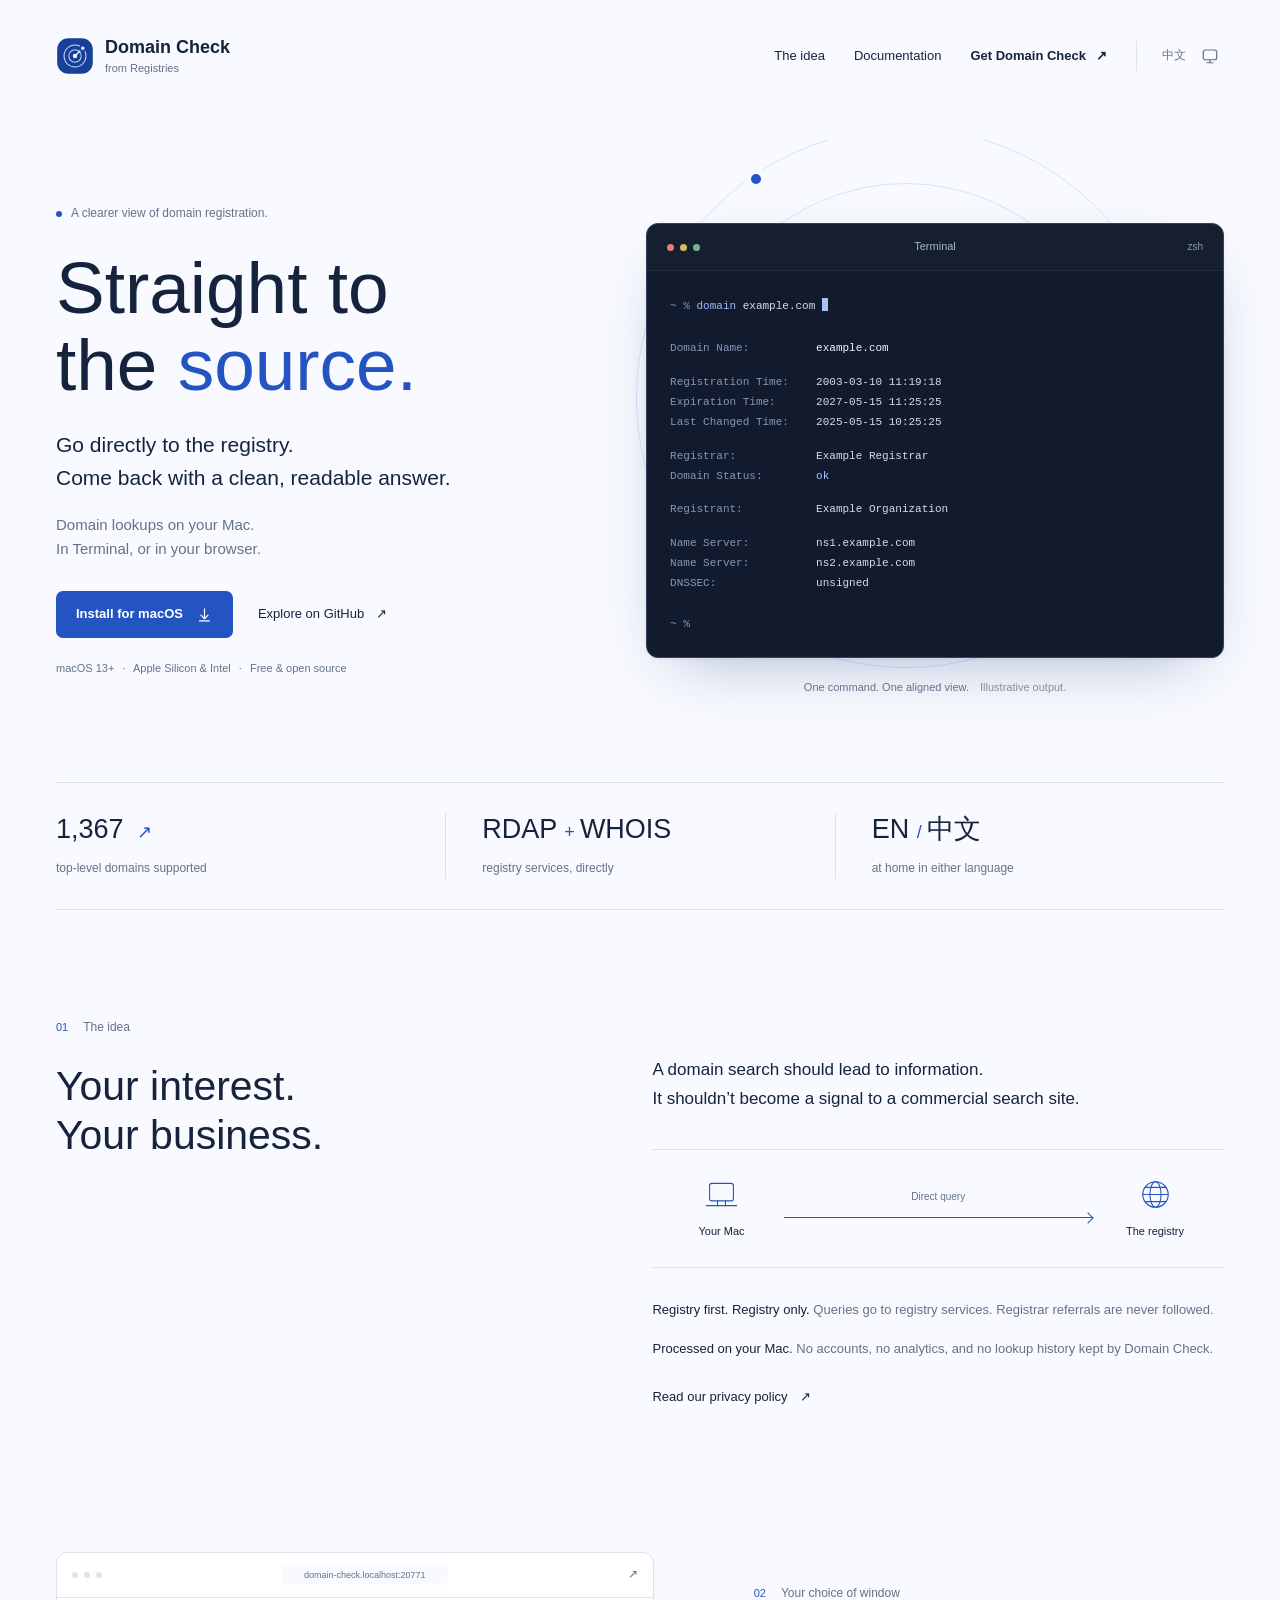
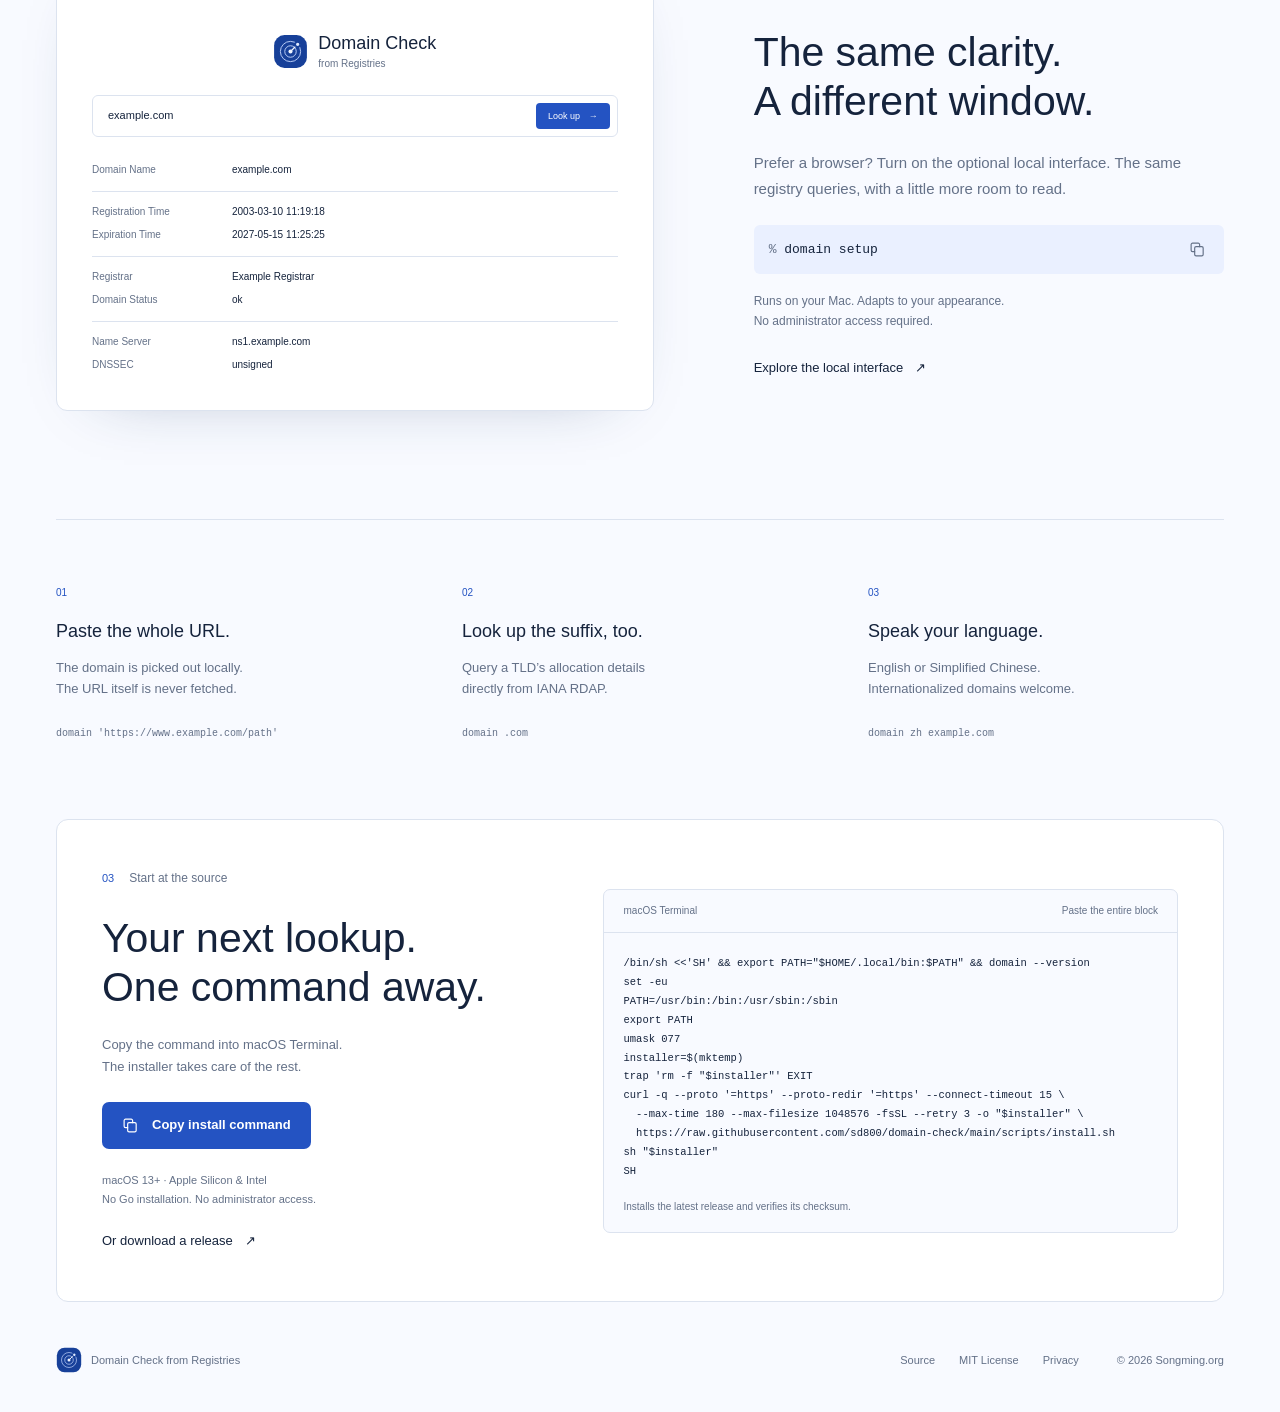
==== web/index.html @ fa51588c "Release 26.10.23.3" ====
<!doctype html>
<html lang="en" data-language="en" data-theme="auto">
<head>
  <meta charset="utf-8">
  <meta name="viewport" content="width=device-width, initial-scale=1">
  <meta name="description" content="Domain registration details, straight from the registry. A free, open-source macOS tool for Terminal and your browser. No registrar referrals. No lookup history.">
  <meta name="color-scheme" content="light dark">
  <meta name="theme-color" content="#f8faff">
  <meta property="og:type" content="website">
  <meta property="og:title" content="Domain Check from Registries — Straight to the source.">
  <meta property="og:description" content="One command. One clean answer. Domain registration lookups directly from registries, on your Mac.">
  <meta name="format-detection" content="telephone=no">
  <meta name="referrer" content="no-referrer">
  <title>Domain Check from Registries — Straight to the source.</title>
  <script>
    (() => {
      let theme = 'auto', language = /^zh\b/i.test(navigator.language) ? 'zh' : 'en';
      try {
        const savedTheme = localStorage.getItem('domain-check.website.theme');
        const savedLanguage = localStorage.getItem('domain-check.website.language');
        if (['auto', 'light', 'dark'].includes(savedTheme)) theme = savedTheme;
        if (['en', 'zh'].includes(savedLanguage)) language = savedLanguage;
      } catch (_) {}
      document.documentElement.dataset.theme = theme;
      document.documentElement.dataset.language = language;
      document.documentElement.lang = language === 'zh' ? 'zh-CN' : 'en';
    })();
  </script>
  <link rel="icon" href="assets/logo.svg" type="image/svg+xml">
  <link rel="stylesheet" href="assets/site.css">
  <script src="assets/site.js" defer></script>
</head>
<body>
  <a class="skip-link" href="#main"><span class="en">Skip to content</span><span class="zh">跳至正文</span></a>
  <div class="site-shell">
    <header class="site-header">
      <a class="brand" href="#" aria-label="Domain Check from Registries">
        <img src="assets/logo.svg" alt="" width="38" height="38">
        <span>Domain Check<small>from Registries</small></span>
      </a>
      <nav aria-label="Main navigation">
        <a class="nav-about" href="#why"><span class="en">The idea</span><span class="zh">产品理念</span></a>
        <a class="nav-docs" href="https://github.com/sd800/domain-check#documentation"><span class="en">Documentation</span><span class="zh">文档</span></a>
        <a class="nav-install" href="#install"><span class="en">Get Domain Check</span><span class="zh">获取 Domain Check</span><span aria-hidden="true">↗</span></a>
        <div class="preferences">
          <button id="language-toggle" type="button" aria-label="Switch to Simplified Chinese"><span class="en">中文</span><span class="zh">EN</span></button>
          <button id="theme-toggle" class="theme-toggle" type="button" aria-label="Appearance: System" title="Appearance: System">
            <svg class="theme-auto" viewBox="0 0 24 24" fill="none" aria-hidden="true"><rect x="3" y="4" width="18" height="13" rx="3"/><path d="M8 21h8m-4-4v4"/></svg>
            <svg class="theme-light" viewBox="0 0 24 24" fill="none" aria-hidden="true"><circle cx="12" cy="12" r="4"/><path d="M12 2v2m0 16v2M2 12h2m16 0h2M5 5l1.4 1.4m11.2 11.2L19 19M5 19l1.4-1.4M17.6 6.4 19 5"/></svg>
            <svg class="theme-dark" viewBox="0 0 24 24" fill="none" aria-hidden="true"><path d="M20.2 14.2A8.5 8.5 0 0 1 9.8 3.8 8.5 8.5 0 1 0 20.2 14.2Z"/></svg>
          </button>
        </div>
      </nav>
    </header>

    <main id="main">
      <section class="hero" aria-labelledby="hero-title">
        <div class="hero-copy">
          <p class="eyebrow"><span class="status-dot" aria-hidden="true"></span><span class="en">A clearer view of domain registration.</span><span class="zh">更清晰的域名注册信息。</span></p>
          <h1 id="hero-title"><span class="en">Straight to<br>the <em>source.</em></span><span class="zh">域名信息，<br><em>直达源头。</em></span></h1>
          <p class="hero-description"><span class="en">Go directly to the registry.<br>Come back with a clean, readable answer.</span><span class="zh">直接查询注册局，<br>带回清晰、易读的答案。</span></p>
          <p class="hero-support"><span class="en">Domain lookups on your Mac.<br>In Terminal, or in your browser.</span><span class="zh">在你的 Mac 上查询域名。<br>终端与浏览器，两种方式，同样简洁。</span></p>
          <div class="hero-actions">
            <a class="button primary" href="#install"><span class="en">Install for macOS</span><span class="zh">安装 macOS 版</span><svg viewBox="0 0 24 24" fill="none" aria-hidden="true"><path d="M12 4v14m-5-5 5 5 5-5M5 21h14"/></svg></a>
            <a class="text-link" href="https://github.com/sd800/domain-check"><span class="en">Explore on GitHub</span><span class="zh">在 GitHub 上了解更多</span><span aria-hidden="true">↗</span></a>
          </div>
          <p class="compatibility"><span class="en">macOS 13+ <b>·</b> Apple Silicon &amp; Intel <b>·</b> Free &amp; open source</span><span class="zh">macOS 13+ <b>·</b> Apple 芯片与 Intel <b>·</b> 免费开源</span></p>
        </div>
        <div class="hero-visual">
          <div class="orbit-art" aria-hidden="true"><div></div><div></div><div></div><span></span></div>
          <figure class="terminal">
            <figcaption class="terminal-bar"><span class="window-dots" aria-hidden="true"><i></i><i></i><i></i></span><span>Terminal</span><span class="terminal-shell">zsh</span></figcaption>
            <div class="terminal-content">
              <p class="command-line"><span aria-hidden="true">~ % </span><strong>domain</strong> example.com<span class="cursor" aria-hidden="true"></span></p>
              <div class="terminal-result en" aria-label="Illustrative domain registration result">
                <p><span>Domain Name:</span><b>example.com</b></p>
                <div class="terminal-group"><p><span>Registration Time:</span>2003-03-10 11:19:18</p><p><span>Expiration Time:</span>2027-05-15 11:25:25</p><p><span>Last Changed Time:</span>2025-05-15 10:25:25</p></div>
                <div class="terminal-group"><p><span>Registrar:</span>Example Registrar</p><p><span>Domain Status:</span><i>ok</i></p></div>
                <div class="terminal-group"><p><span>Registrant:</span>Example Organization</p></div>
                <div class="terminal-group"><p><span>Name Server:</span>ns1.example.com</p><p><span>Name Server:</span>ns2.example.com</p><p><span>DNSSEC:</span>unsigned</p></div>
              </div>
              <div class="terminal-result zh" aria-label="域名注册信息排版示例">
                <p><span>域名:</span><b>example.com</b></p>
                <div class="terminal-group"><p><span>注册时间:</span>2003 年 3 月 10 日 11:19:18</p><p><span>过期时间:</span>2027 年 5 月 15 日 11:25:25</p><p><span>更新时间:</span>2025 年 5 月 15 日 10:25:25</p></div>
                <div class="terminal-group"><p><span>注册商:</span>Example Registrar</p><p><span>状态:</span><i>ok</i></p></div>
                <div class="terminal-group"><p><span>注册人:</span>Example Organization</p></div>
                <div class="terminal-group"><p><span>域名服务器:</span>ns1.example.com</p><p><span>域名服务器:</span>ns2.example.com</p><p><span>DNSSEC:</span>unsigned</p></div>
              </div>
              <p class="terminal-prompt" aria-hidden="true">~ % <span></span></p>
            </div>
          </figure>
          <p class="demo-caption"><span class="en">One command. One aligned view. <span>Illustrative output.</span></span><span class="zh">一个命令，一目了然。<span>以上为排版示例。</span></span></p>
        </div>
      </section>

      <section class="facts" aria-label="At a glance">
        <a href="https://github.com/sd800/domain-check/blob/main/docs/domains.md"><strong>1,367<span>↗</span></strong><span class="en">top-level domains supported</span><span class="zh">个受支持的顶级域名</span></a>
        <div><strong>RDAP <span>+ </span>WHOIS</strong><span class="en">registry services, directly</span><span class="zh">直连注册局查询服务</span></div>
        <div><strong>EN <span>/ </span>中文</strong><span class="en">at home in either language</span><span class="zh">中英文，自如切换</span></div>
      </section>

      <section class="principle section" id="why" aria-labelledby="principle-title">
        <div class="section-intro">
          <p class="eyebrow section-marker"><span>01</span><span class="en">The idea</span><span class="zh">产品理念</span></p>
          <h2 id="principle-title"><span class="en">Your interest.<br>Your business.</span><span class="zh">你的关注，<br>由你掌握。</span></h2>
        </div>
        <div class="principle-detail">
          <p class="section-description"><span class="en">A domain search should lead to information.<br>It shouldn’t become a signal to a commercial search site.</span><span class="zh">查询域名，是为了获取信息。<br>不必先向商业域名搜索网站透露你的兴趣。</span></p>
          <div class="route-diagram" aria-label="Your Mac queries the registry directly">
            <div><svg viewBox="0 0 44 44" fill="none" aria-hidden="true"><rect x="7" y="8" width="30" height="22" rx="3"/><path d="M3 36h38M17 30v6m10-6v6"/></svg><span class="en">Your Mac</span><span class="zh">你的 Mac</span></div>
            <div class="route-line"><span class="en">Direct query</span><span class="zh">直接查询</span><i aria-hidden="true"></i></div>
            <div><svg viewBox="0 0 44 44" fill="none" aria-hidden="true"><circle cx="22" cy="22" r="16"/><ellipse cx="22" cy="22" rx="7" ry="16"/><path d="M6 22h32M9 13h26M9 31h26"/></svg><span class="en">The registry</span><span class="zh">注册局</span></div>
          </div>
          <div class="principle-points">
            <p><span class="en"><strong>Registry first. Registry only.</strong> Queries go to registry services. Registrar referrals are never followed.</span><span class="zh"><strong>查询到注册局为止。</strong>直接使用注册局服务，不跟随任何注册商转介。</span></p>
            <p><span class="en"><strong>Processed on your Mac.</strong> No accounts, no analytics, and no lookup history kept by Domain Check.</span><span class="zh"><strong>在本机处理。</strong>无需账号，没有分析追踪，Domain Check 不保留查询记录。</span></p>
          </div>
          <a class="text-link" href="https://github.com/sd800/domain-check#privacy-policy"><span class="en">Read our privacy policy</span><span class="zh">阅读隐私政策</span><span aria-hidden="true">↗</span></a>
        </div>
      </section>

      <section class="browser-section section" aria-labelledby="browser-title">
        <figure class="browser-preview">
          <figcaption class="browser-bar"><span class="window-dots" aria-hidden="true"><i></i><i></i><i></i></span><span class="browser-address">domain-check.localhost:20771</span><span class="browser-bar-end" aria-hidden="true">↗</span></figcaption>
          <div class="browser-content">
            <div class="browser-brand"><img src="assets/logo.svg" width="35" height="35" alt=""><span>Domain Check<small>from Registries</small></span></div>
            <div class="preview-search"><span>example.com</span><span class="preview-search-button en">Look up <b aria-hidden="true">→</b></span><span class="preview-search-button zh">查询 <b aria-hidden="true">→</b></span></div>
            <div class="browser-fields">
              <div><span class="en">Domain Name</span><span class="zh">域名</span><b>example.com</b></div>
              <div class="preview-divider"><span class="en">Registration Time</span><span class="zh">注册时间</span><b class="en">2003-03-10 11:19:18</b><b class="zh">2003 年 3 月 10 日 11:19:18</b></div>
              <div><span class="en">Expiration Time</span><span class="zh">过期时间</span><b class="en">2027-05-15 11:25:25</b><b class="zh">2027 年 5 月 15 日 11:25:25</b></div>
              <div class="preview-divider"><span class="en">Registrar</span><span class="zh">注册商</span><b>Example Registrar</b></div>
              <div><span class="en">Domain Status</span><span class="zh">状态</span><b>ok</b></div>
              <div class="preview-divider"><span class="en">Name Server</span><span class="zh">域名服务器</span><b>ns1.example.com</b></div>
              <div><span>DNSSEC</span><b>unsigned</b></div>
            </div>
          </div>
        </figure>
        <div class="browser-copy">
          <p class="eyebrow section-marker"><span>02</span><span class="en">Your choice of window</span><span class="zh">你喜欢的窗口</span></p>
          <h2 id="browser-title"><span class="en">The same clarity.<br>A different window.</span><span class="zh">换个窗口，<br>同样清晰。</span></h2>
          <p class="section-description"><span class="en">Prefer a browser? Turn on the optional local interface. The same registry queries, with a little more room to read.</span><span class="zh">更喜欢浏览器？开启可选的本机网页版，用同样的注册局查询，多一点阅读空间。</span></p>
          <div class="setup-command"><code><span aria-hidden="true">% </span>domain setup</code><button class="copy-button" type="button" data-copy="setup-command" aria-label="Copy domain setup"><svg viewBox="0 0 24 24" fill="none" aria-hidden="true"><rect x="8" y="8" width="12" height="13" rx="2"/><path d="M15 8V5a2 2 0 0 0-2-2H5a2 2 0 0 0-2 2v8a2 2 0 0 0 2 2h3"/></svg></button></div>
          <p class="small-note"><span class="en">Runs on your Mac. Adapts to your appearance.<br>No administrator access required.</span><span class="zh">在你的 Mac 上运行，自适应系统外观。<br>无需管理员权限。</span></p>
          <a class="text-link" href="https://github.com/sd800/domain-check#local-web-interface"><span class="en">Explore the local interface</span><span class="zh">了解本机网页版</span><span aria-hidden="true">↗</span></a>
        </div>
      </section>

      <section class="details-strip" aria-label="More ways to query">
        <div><span class="detail-number">01</span><h3><span class="en">Paste the whole URL.</span><span class="zh">直接粘贴完整网址。</span></h3><p><span class="en">The domain is picked out locally.<br> The URL itself is never fetched.</span><span class="zh">在本机提取域名，<br>不会访问你粘贴的网址。</span></p><code>domain 'https://www.example.com/path'</code></div>
        <div><span class="detail-number">02</span><h3><span class="en">Look up the suffix, too.</span><span class="zh">也可以查询顶级域名。</span></h3><p><span class="en">Query a TLD’s allocation details<br> directly from IANA RDAP.</span><span class="zh">直接向 IANA RDAP，<br>查询顶级域名的分配信息。</span></p><code>domain .com</code></div>
        <div><span class="detail-number">03</span><h3><span class="en">Speak your language.</span><span class="zh">用你习惯的语言。</span></h3><p><span class="en">English or Simplified Chinese.<br> Internationalized domains welcome.</span><span class="zh">支持中英文显示，<br>也支持国际化域名。</span></p><code>domain zh example.com</code></div>
      </section>

      <section class="install-section" id="install" aria-labelledby="install-title">
        <div class="install-copy">
          <p class="eyebrow section-marker"><span>03</span><span class="en">Start at the source</span><span class="zh">从源头开始</span></p>
          <h2 id="install-title"><span class="en">Your next lookup.<br>One command away.</span><span class="zh">下一次查询，<br>从一个命令开始。</span></h2>
          <p><span class="en">Copy the command into macOS Terminal.<br>The installer takes care of the rest.</span><span class="zh">将命令复制到 macOS 终端，<br>剩下的交给安装程序。</span></p>
          <button id="install-copy" class="button primary" type="button" data-copy="install-command"><svg viewBox="0 0 24 24" fill="none" aria-hidden="true"><rect x="8" y="8" width="12" height="13" rx="2"/><path d="M15 8V5a2 2 0 0 0-2-2H5a2 2 0 0 0-2 2v8a2 2 0 0 0 2 2h3"/></svg><span class="en">Copy install command</span><span class="zh">复制安装命令</span></button>
          <p class="install-note"><span class="en">macOS 13+ · Apple Silicon &amp; Intel<br>No Go installation. No administrator access.</span><span class="zh">macOS 13+ · Apple 芯片与 Intel<br>无需安装 Go，无需管理员权限。</span></p>
          <a class="text-link" href="https://github.com/sd800/domain-check/releases"><span class="en">Or download a release</span><span class="zh">也可以下载发布包</span><span aria-hidden="true">↗</span></a>
        </div>
        <div class="install-code">
          <div class="install-code-header"><span>macOS Terminal</span><span class="en">Paste the entire block</span><span class="zh">粘贴完整命令块</span></div>
          <pre><code id="install-command">/bin/sh &lt;&lt;&#x27;SH&#x27; &amp;&amp; export PATH=&quot;$HOME/.local/bin:$PATH&quot; &amp;&amp; domain --version
set -eu
PATH=/usr/bin:/bin:/usr/sbin:/sbin
export PATH
umask 077
installer=$(mktemp)
trap &#x27;rm -f &quot;$installer&quot;&#x27; EXIT
curl -q --proto &#x27;=https&#x27; --proto-redir &#x27;=https&#x27; --connect-timeout 15 \
  --max-time 180 --max-filesize 1048576 -fsSL --retry 3 -o &quot;$installer&quot; \
  https://raw.githubusercontent.com/sd800/domain-check/main/scripts/install.sh
sh &quot;$installer&quot;
SH</code></pre>
          <p><span class="en">Installs the latest release and verifies its checksum.</span><span class="zh">安装最新版本，并核验发布包校验和。</span></p>
        </div>
      </section>

      <footer class="site-footer">
        <div class="footer-brand"><img src="assets/logo.svg" width="26" height="26" alt=""><span>Domain Check from Registries</span></div>
        <div class="footer-links"><a href="https://github.com/sd800/domain-check"><span class="en">Source</span><span class="zh">源代码</span></a><a href="https://github.com/sd800/domain-check/blob/main/LICENSE">MIT License</a><a href="https://github.com/sd800/domain-check#privacy-policy"><span class="en">Privacy</span><span class="zh">隐私</span></a></div>
        <small>© 2026 Songming.org</small>
      </footer>
    </main>
  </div>
  <div id="copy-status" class="copy-status" role="status" aria-live="polite"></div>
</body>
</html>
---- web/assets/site.css ----
:root {
  color-scheme: light;
  --background: #f8faff;
  --surface: #fff;
  --ink: #15233c;
  --muted: #647188;
  --line: #dce3ef;
  --blue: #2453c2;
  --blue-soft: #eaf0ff;
  --orbit: #d7e3fc;
  --terminal: #121b2d;
  --terminal-ink: #d4ddef;
  --terminal-muted: #8596b4;
  --shadow: 0 24px 65px -30px #1b38736b, 0 2px 5px #182e4f0a;
  font-family: Arial, "PingFang SC", "Microsoft YaHei", sans-serif;
  font-size: 15px;
  -webkit-text-size-adjust: 100%;
  text-size-adjust: 100%;
}
html[data-theme="dark"] { color-scheme: dark; --background: #0d1421; --surface: #131e30; --ink: #eaf0fc; --muted: #a2afc5; --line: #28354b; --blue: #88adff; --blue-soft: #1b2d50; --orbit: #223858; --terminal: #101a2b; --shadow: 0 24px 65px -30px #000b, 0 0 0 1px #27354b; }
@media (prefers-color-scheme: dark) {
  html[data-theme="auto"] { color-scheme: dark; --background: #0d1421; --surface: #131e30; --ink: #eaf0fc; --muted: #a2afc5; --line: #28354b; --blue: #88adff; --blue-soft: #1b2d50; --orbit: #223858; --terminal: #101a2b; --shadow: 0 24px 65px -30px #000b, 0 0 0 1px #27354b; }
}
* { box-sizing: border-box; }
html { scroll-behavior: smooth; scroll-padding-top: 32px; }
body { margin: 0; background: var(--background); color: var(--ink); line-height: 1.6; }
html[data-language="en"] .zh, html[data-language="zh"] .en { display: none !important; }
a { color: inherit; text-decoration: none; }
button, input { font: inherit; }
button { cursor: pointer; }
button, a { -webkit-tap-highlight-color: transparent; }
button:focus-visible, a:focus-visible { outline: 2px solid var(--blue); outline-offset: 5px; }
button:disabled { cursor: default; }
svg { display: block; width: 20px; height: 20px; stroke: currentColor; stroke-width: 1.65; stroke-linecap: round; stroke-linejoin: round; }
img { display: block; }
figure, p, h1, h2, h3 { margin: 0; }
::selection { background: #bed1ff; color: #102d67; }
.site-shell { width: min(1224px, calc(100% - 112px)); margin: auto; }
.site-header { height: 112px; display: flex; align-items: center; justify-content: space-between; gap: 30px; }
.brand { display: flex; align-items: center; gap: 11px; font-family: "Segoe UI", Arial, sans-serif; font-weight: 600; line-height: 1.2; font-size: 18px; white-space: nowrap; }
.brand small { display: block; font-weight: 400; font-size: 11px; color: var(--muted); margin-top: 3px; }
nav { display: flex; align-items: center; gap: 29px; font-size: 13px; }
nav a:hover, .text-link:hover, .footer-links a:hover { color: var(--blue); }
.nav-install { display: inline-flex; align-items: center; gap: 10px; font-weight: 600; }
.preferences { display: flex; align-items: center; gap: 13px; border-left: 1px solid var(--line); padding-left: 24px; }
.preferences button { border: 0; background: transparent; color: var(--muted); padding: 5px 1px; font-size: 12px; min-width: 24px; }
.preferences button:hover { color: var(--blue); }
.theme-toggle svg { width: 18px; height: 18px; }
.theme-toggle svg { display: none; }
[data-theme="auto"] .theme-auto, [data-theme="light"] .theme-light, [data-theme="dark"] .theme-dark { display: block; }
.hero { display: grid; grid-template-columns: 1fr 1.05fr; align-items: center; gap: 28px; padding: 68px 0 80px; min-height: 670px; }
.eyebrow { display: flex; align-items: center; gap: 9px; font-size: 12px; color: var(--muted); }
.status-dot { width: 6px; height: 6px; border-radius: 100%; background: var(--blue); }
h1, h2, h3 { font-family: "Segoe UI", Arial, "PingFang SC", "Microsoft YaHei", sans-serif; }
h1 { font-size: clamp(58px, 5.7vw, 84px); line-height: 1.06; font-weight: 500; margin: 25px 0 26px; }
h1 em { font-style: normal; color: var(--blue); }
.hero-description { font-size: 21px; line-height: 1.55; }
.hero-support { color: var(--muted); margin-top: 19px; font-size: 15px; }
.hero-actions { display: flex; align-items: center; flex-wrap: wrap; gap: 25px; margin-top: 30px; }
.button { display: inline-flex; align-items: center; justify-content: center; gap: 13px; padding: 13px 19px; border: 1px solid transparent; border-radius: 7px; font-size: 13px; line-height: 1.45; font-weight: 600; transition: background-color .12s ease, box-shadow .12s ease; }
.primary { background: #2453c2; color: #fff; }
.primary:hover { background: #1944aa; box-shadow: 0 4px 14px #2453c225; }
.button svg { width: 17px; height: 17px; }
.text-link { display: inline-flex; align-items: center; gap: 12px; font-size: 13px; }
.compatibility { font-size: 11px; color: var(--muted); margin-top: 22px; }
.compatibility b { font-weight: 400; padding: 0 5px; }
.hero-visual { position: relative; min-width: 0; padding: 38px 0 0 6px; }
.orbit-art { position: absolute; inset: -45px -22px 0 -34px; overflow: hidden; pointer-events: none; }
.orbit-art div { border: 1px solid var(--orbit); border-radius: 50%; width: 540px; height: 540px; position: absolute; left: 30px; top: -12px; }
.orbit-art div:nth-child(2) { width: 430px; height: 430px; left: 85px; top: 43px; }
.orbit-art div:nth-child(3) { width: 320px; height: 320px; left: 140px; top: 98px; }
.orbit-art > span { position: absolute; width: 10px; height: 10px; border-radius: 50%; background: var(--blue); top: 34px; left: 145px; box-shadow: 0 0 0 7px var(--background); }
.terminal { position: relative; background: var(--terminal); color: var(--terminal-ink); box-shadow: var(--shadow); border: 1px solid #33435e; border-radius: 12px; overflow: hidden; }
.terminal-bar { display: flex; align-items: center; justify-content: space-between; color: #a5b4ce; background: #ffffff04; border-bottom: 1px solid #ffffff0c; padding: 14px 20px; font-size: 11px; }
.window-dots { display: flex; gap: 6px; }
.window-dots i { width: 7px; height: 7px; border-radius: 50%; display: block; background: #53617a; }
.terminal .window-dots i:first-child { background: #e67b77; }
.terminal .window-dots i:nth-child(2) { background: #dbb961; }
.terminal .window-dots i:nth-child(3) { background: #70b397; }
.terminal-shell { font-size: 10px; min-width: 33px; text-align: right; color: var(--terminal-muted); }
.terminal-content { padding: 25px 23px 23px; font: 11px/1.85 ui-monospace, "SFMono-Regular", Menlo, Consolas, "PingFang SC", "Microsoft YaHei", monospace; }
.command-line { white-space: nowrap; }
.command-line > span:first-child { color: #7f93b5; }
.command-line strong { color: #9bbcff; font-weight: 500; }
.cursor { display: inline-block; width: 6px; height: 13px; vertical-align: -2px; margin-left: 7px; background: #a9c2f2; }
.terminal-result { margin-top: 22px; }
.terminal-result p { display: flex; white-space: nowrap; }
.terminal-result p > span { display: inline-block; color: var(--terminal-muted); flex: 0 0 146px; }
.terminal-result.zh p > span { flex-basis: 98px; }
.terminal-result b { font-weight: 400; color: #eef4ff; }
.terminal-result i { font-style: normal; color: #a4c6ff; }
.terminal-group { margin-top: 13px; }
.terminal-prompt { color: #7f93b5; margin-top: 20px; }
.demo-caption { position: relative; font-size: 11px; color: var(--muted); margin-top: 21px; text-align: center; }
.demo-caption span span { margin-left: 8px; opacity: .75; }
.facts { display: grid; grid-template-columns: repeat(3, 1fr); border-top: 1px solid var(--line); border-bottom: 1px solid var(--line); padding: 30px 0; }
.facts > * { padding: 0 36px; border-left: 1px solid var(--line); }
.facts > :first-child { border-left: 0; padding-left: 0; }
.facts strong { display: block; font-size: 27px; line-height: 1.25; font-weight: 400; margin-bottom: 8px; }
.facts strong span { color: var(--blue); font-size: 18px; }
.facts > a strong > span { margin-left: 13px; }
.facts > * > span { font-size: 12px; color: var(--muted); }
.facts a:hover strong { color: var(--blue); }
.section { padding-top: 108px; padding-bottom: 108px; }
.section-marker { margin-bottom: 25px; }
.section-marker > span:first-child { font-size: 11px; color: var(--blue); margin-right: 6px; }
h2 { font-size: clamp(33px, 3.2vw, 43px); font-weight: 400; line-height: 1.2; }
.principle { display: grid; grid-template-columns: .86fr 1fr; gap: 105px; }
.section-description { font-size: 17px; line-height: 1.7; color: var(--muted); }
.principle-detail > .section-description { margin-top: 38px; color: var(--ink); font-size: 17px; }
.route-diagram { display: flex; align-items: center; justify-content: space-between; gap: 28px; margin: 35px 0 32px; padding: 27px 34px; border-top: 1px solid var(--line); border-bottom: 1px solid var(--line); }
.route-diagram > div:not(.route-line) { display: flex; flex-direction: column; align-items: center; gap: 11px; min-width: 70px; font-size: 11px; }
.route-diagram svg { width: 35px; height: 35px; color: var(--blue); stroke-width: 1.35; }
.route-line { flex: 1; align-self: center; text-align: center; color: var(--muted); font-size: 10px; margin-top: -10px; }
.route-line i { display: block; height: 1px; background: var(--blue); position: relative; margin-top: 12px; }
.route-line i:after { content: ""; display: block; position: absolute; right: 0; top: -3px; width: 7px; height: 7px; border: solid var(--blue); border-width: 1px 1px 0 0; transform: rotate(45deg); }
.principle-points { display: grid; gap: 18px; margin-bottom: 24px; color: var(--muted); font-size: 13px; }
.principle-points strong { color: var(--ink); font-weight: 500; }
.browser-section { display: grid; grid-template-columns: 1.08fr .85fr; gap: 100px; align-items: center; padding-top: 36px; border-bottom: 1px solid var(--line); }
.browser-preview { min-width: 0; background: var(--surface); border: 1px solid var(--line); border-radius: 11px; overflow: hidden; box-shadow: 0 20px 65px -45px #18346066; }
.browser-bar { display: flex; align-items: center; justify-content: space-between; gap: 17px; padding: 12px 15px; border-bottom: 1px solid var(--line); color: var(--muted); }
.browser-bar .window-dots i { background: var(--line); width: 6px; height: 6px; }
.browser-address { font-size: 9px; background: var(--background); border-radius: 4px; padding: 3px 22px; }
.browser-bar-end { font-size: 12px; }
.browser-content { padding: 35px 35px 30px; }
.browser-brand { display: flex; align-items: center; justify-content: center; gap: 10px; margin-bottom: 25px; font-family: "Segoe UI", Arial, sans-serif; font-size: 18px; line-height: 1.2; }
.browser-brand small { display: block; margin-top: 3px; font-size: 10px; color: var(--muted); }
.preview-search { display: flex; justify-content: space-between; align-items: center; font-size: 11px; padding: 7px 7px 7px 15px; border: 1px solid var(--line); border-radius: 6px; margin-bottom: 25px; }
.preview-search-button { color: #fff; background: #2453c2; padding: 6px 12px; border-radius: 4px; font-size: 9px; }
.preview-search-button b { font-weight: 400; margin-left: 6px; }
.browser-fields { font-size: 10px; line-height: 1.6; }
.browser-fields > div { display: grid; grid-template-columns: 127px 1fr; column-gap: 13px; margin: 7px 0; }
.browser-fields > div > span { color: var(--muted); }
.browser-fields b { font-weight: 400; min-width: 0; overflow-wrap: anywhere; }
.browser-fields .preview-divider { border-top: 1px solid var(--line); padding-top: 12px; margin-top: 13px; }
.browser-copy .section-description { margin: 24px 0; font-size: 15px; }
.setup-command { display: flex; align-items: center; justify-content: space-between; gap: 20px; padding: 13px 15px; background: var(--blue-soft); border-radius: 6px; }
code, pre { font-family: ui-monospace, "SFMono-Regular", Menlo, Consolas, monospace; }
.setup-command code { color: var(--ink); font-size: 13px; }
.setup-command code > span { color: var(--muted); }
.copy-button { padding: 3px; border: 0; background: transparent; color: var(--muted); }
.copy-button:hover { color: var(--blue); }
.copy-button svg { width: 17px; height: 17px; }
.small-note { font-size: 12px; color: var(--muted); margin: 18px 0 24px; }
.details-strip { display: grid; grid-template-columns: repeat(3, 1fr); gap: 50px; padding: 59px 0 76px; }
.detail-number { font-size: 10px; color: var(--blue); }
h3 { font-size: 18px; font-weight: 400; margin-top: 14px; }
.details-strip p { color: var(--muted); font-size: 13px; margin: 12px 0 20px; }
.details-strip code { font-size: 10px; overflow-wrap: anywhere; color: var(--muted); }
.install-section { background: var(--surface); display: grid; grid-template-columns: .83fr 1.1fr; align-items: center; gap: 68px; border: 1px solid var(--line); border-radius: 12px; padding: 49px 45px; scroll-margin-top: 20px; }
.install-copy > p:not(.eyebrow) { font-size: 13px; color: var(--muted); line-height: 1.7; margin-top: 22px; }
.install-copy .button { margin-top: 24px; }
.install-copy > .install-note { font-size: 11px !important; margin: 16px 0 20px; }
.install-code { min-width: 0; background: var(--background); border-radius: 7px; border: 1px solid var(--line); overflow: hidden; }
.install-code-header { display: flex; align-items: center; justify-content: space-between; gap: 10px; border-bottom: 1px solid var(--line); padding: 13px 19px; font-size: 10px; color: var(--muted); }
.install-code pre { margin: 0; padding: 21px 19px 18px; white-space: pre-wrap; overflow-wrap: anywhere; font-size: 10.5px; line-height: 1.8; color: var(--ink); }
.install-code > p { font-size: 10px; color: var(--muted); padding: 0 19px 17px; }
.site-footer { display: flex; align-items: center; flex-wrap: wrap; gap: 26px; padding: 45px 0 39px; color: var(--muted); font-size: 11px; }
.footer-brand { display: flex; align-items: center; gap: 9px; }
.footer-links { display: flex; align-items: center; gap: 24px; margin-left: auto; }
.site-footer small { font-size: 11px; margin-left: 12px; }
.copy-status { position: fixed; left: 50%; bottom: 25px; transform: translateX(-50%); border: 1px solid var(--line); border-radius: 7px; padding: 10px 18px; color: var(--ink); background: var(--surface); box-shadow: var(--shadow); font-size: 13px; pointer-events: none; visibility: hidden; opacity: 0; transition: opacity .1s ease; z-index: 5; white-space: nowrap; max-width: calc(100% - 30px); }
.copy-status.is-visible { visibility: visible; opacity: 1; }
.skip-link { position: fixed; left: 15px; top: 12px; padding: 8px 14px; background: var(--surface); border: 1px solid var(--blue); z-index: 10; transform: translateY(-180%); }
.skip-link:focus { transform: translateY(0); }
[data-language="zh"] h1 { font-size: clamp(57px, 5.9vw, 81px); line-height: 1.2; }
[data-language="zh"] h2 { line-height: 1.35; }
@media (min-width: 1550px) { .hero { padding-top: 80px; padding-bottom: 104px; } }
@media (max-width: 1120px) {
  .site-shell { width: calc(100% - 72px); }
  nav { gap: 21px; }
  .preferences { padding-left: 16px; }
  .hero { gap: 20px; min-height: 620px; padding-top: 50px; }
  h1 { font-size: 65px; }
  .hero-description { font-size: 18px; }
  .hero-support { font-size: 14px; }
  .hero-actions { gap: 18px; }
  .terminal-content { padding: 23px 18px; font-size: 9px; }
  .terminal-result p > span { flex-basis: 125px; }
  .terminal-result.zh p > span { flex-basis: 86px; }
  .principle { gap: 65px; }
  .browser-section { gap: 55px; }
  .browser-content { padding: 30px 25px; }
  .browser-fields > div { grid-template-columns: 113px 1fr; gap: 10px; }
  .install-section { padding: 40px 33px; gap: 40px; }
}
@media (max-width: 850px) {
  .site-header { height: 94px; }
  .nav-about, .nav-docs { display: none; }
  .hero { grid-template-columns: 1fr; padding-top: 38px; padding-bottom: 58px; gap: 40px; }
  .hero-copy { max-width: 600px; }
  h1 { font-size: 76px; }
  .hero-description { font-size: 21px; }
  .hero-support { font-size: 15px; }
  .hero-visual { max-width: 650px; width: 100%; justify-self: center; padding: 15px 0 0; }
  .orbit-art { display: none; }
  .terminal-content { font-size: 12px; padding: 27px 30px; }
  .terminal-result p > span { flex-basis: 175px; }
  .terminal-result.zh p > span { flex-basis: 120px; }
  .facts strong { font-size: 22px; }
  .facts > * { padding: 0 20px; }
  .facts > * > span { font-size: 11px; }
  .section { padding-top: 72px; padding-bottom: 72px; }
  .principle { gap: 40px; grid-template-columns: .8fr 1fr; }
  h2 { font-size: 34px; }
  .principle-detail > .section-description { margin-top: 35px; font-size: 15px; }
  .route-diagram { padding: 24px 4px; gap: 13px; }
  .browser-section { gap: 35px; grid-template-columns: 1fr; padding-top: 0; }
  .browser-copy { grid-row: 1; max-width: 470px; }
  .browser-preview { max-width: 620px; width: 100%; }
  .browser-content { padding: 40px 42px; }
  .browser-fields { font-size: 12px; }
  .browser-fields > div { grid-template-columns: 155px 1fr; }
  .preview-search { font-size: 13px; }
  .details-strip { gap: 25px; }
  h3 { font-size: 16px; }
  .details-strip p { font-size: 12px; }
  .details-strip code { font-size: 9px; }
  .install-section { grid-template-columns: 1fr; gap: 32px; }
  .install-code pre { font-size: 12px; }
  .footer-links { margin-left: 0; }
  .site-footer small { margin-left: auto; }
}
@media (max-width: 560px) {
  .site-shell { width: calc(100% - 40px); }
  .site-header { height: 84px; gap: 15px; }
  .brand { font-size: 16px; gap: 8px; }
  .brand img { width: 33px; height: 33px; }
  .brand small { font-size: 9px; }
  nav { gap: 0; }
  .nav-install { display: none; }
  .preferences { border: 0; padding: 0; gap: 15px; }
  .hero { padding-top: 33px; gap: 36px; }
  .eyebrow { font-size: 11px; }
  h1 { font-size: clamp(54px, 14vw, 76px); margin-top: 22px; margin-bottom: 23px; }
  [data-language="zh"] h1 { font-size: clamp(50px, 13.2vw, 69px); }
  .hero-description { font-size: 18px; }
  .hero-support { font-size: 14px; }
  .hero-actions { gap: 20px; margin-top: 25px; }
  .button { padding: 12px 15px; font-size: 12px; }
  .hero-actions .text-link { font-size: 11px; gap: 8px; }
  .compatibility { font-size: 9px; }
  .terminal { border-radius: 9px; }
  .terminal-bar { padding: 12px 15px; font-size: 10px; }
  .terminal-content { padding: 22px 15px; font-size: clamp(8px, 2.35vw, 11px); }
  .terminal-result p > span { flex-basis: 43%; }
  .terminal-result.zh p > span { flex-basis: 29%; }
  .terminal-group { margin-top: 12px; }
  .demo-caption { font-size: 9px; }
  .facts { gap: 0; padding: 23px 0; }
  .facts > * { padding: 0 12px; }
  .facts strong { font-size: 17px; }
  .facts strong span { font-size: 13px; }
  .facts > a strong > span { margin-left: 4px; }
  .facts > * > span { display: block; font-size: 9px; line-height: 1.55; }
  .facts > div:nth-child(2) strong { font-size: 14px; padding-top: 3px; margin-bottom: 11px; }
  .section { padding-top: 60px; padding-bottom: 60px; }
  .principle { grid-template-columns: 1fr; gap: 0; }
  h2 { font-size: 35px; }
  .section-marker { margin-bottom: 20px; }
  .principle-detail > .section-description { margin-top: 25px; font-size: 15px; }
  .route-diagram { padding: 24px 18px; margin: 28px 0; gap: 28px; }
  .browser-section { padding-top: 0; gap: 30px; }
  .browser-content { padding: 30px 20px 25px; }
  .browser-fields { font-size: 10px; }
  .browser-fields > div { grid-template-columns: 118px 1fr; gap: 8px; }
  .browser-address { padding: 3px 10px; font-size: 8px; }
  .preview-search { font-size: 11px; }
  .details-strip { grid-template-columns: 1fr; gap: 30px; padding: 38px 0 49px; }
  .details-strip > div { position: relative; padding-left: 36px; }
  .detail-number { position: absolute; left: 0; top: 2px; }
  h3 { font-size: 18px; margin-top: 0; }
  .details-strip p { margin: 9px 0 13px; font-size: 13px; }
  .details-strip p br { display: none; }
  .details-strip code { font-size: 10px; }
  .install-section { margin: 0 -6px; padding: 30px 20px 22px; gap: 28px; }
  .install-section h2 { font-size: 32px; }
  .install-code-header { padding: 12px; font-size: 9px; }
  .install-code pre { padding: 16px 12px; font-size: 9px; line-height: 1.9; }
  .install-code > p { padding: 0 12px 14px; font-size: 9px; }
  .site-footer { gap: 20px; padding: 33px 0; }
  .footer-brand { width: 100%; }
  .footer-links { gap: 20px; font-size: 10px; }
  .site-footer small { font-size: 10px; margin-left: auto; }
}
@media (prefers-reduced-motion: reduce) {
  html { scroll-behavior: auto; }
  *, *::before, *::after { animation: none !important; transition: none !important; }
}
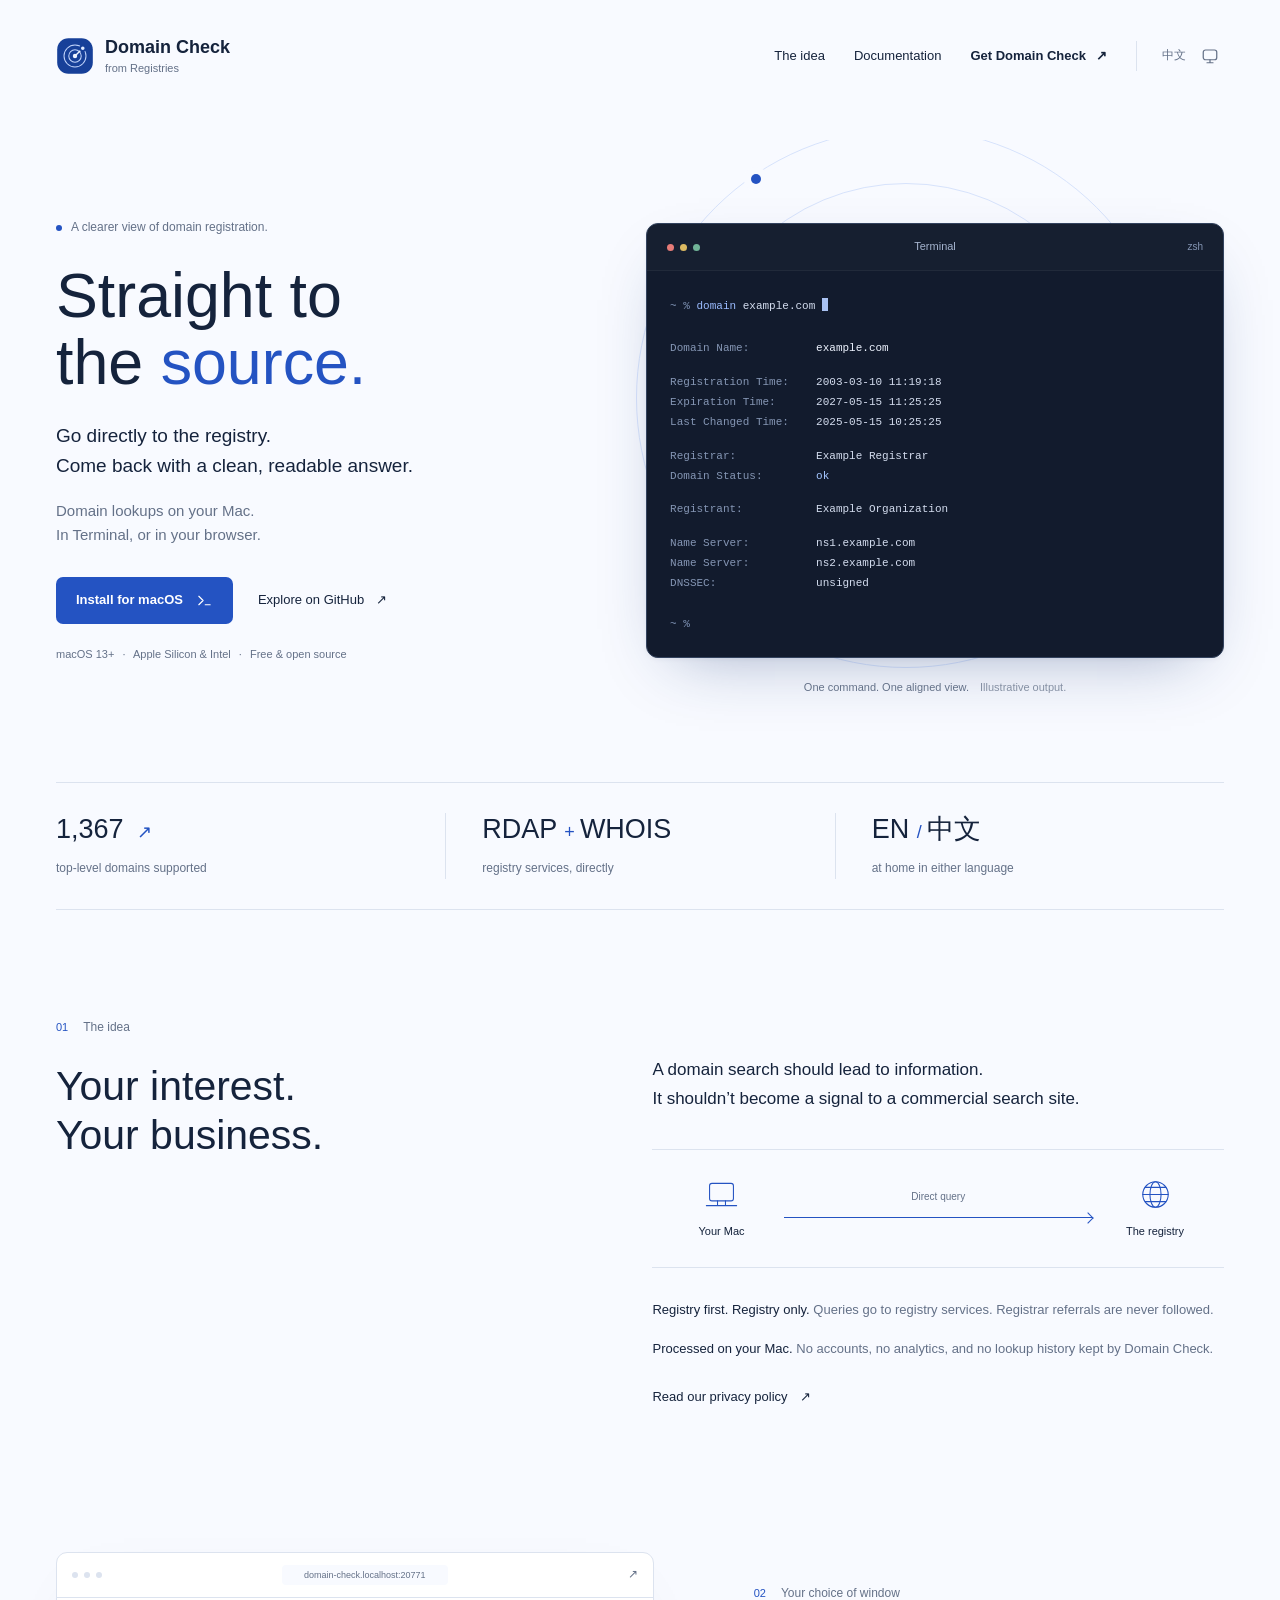
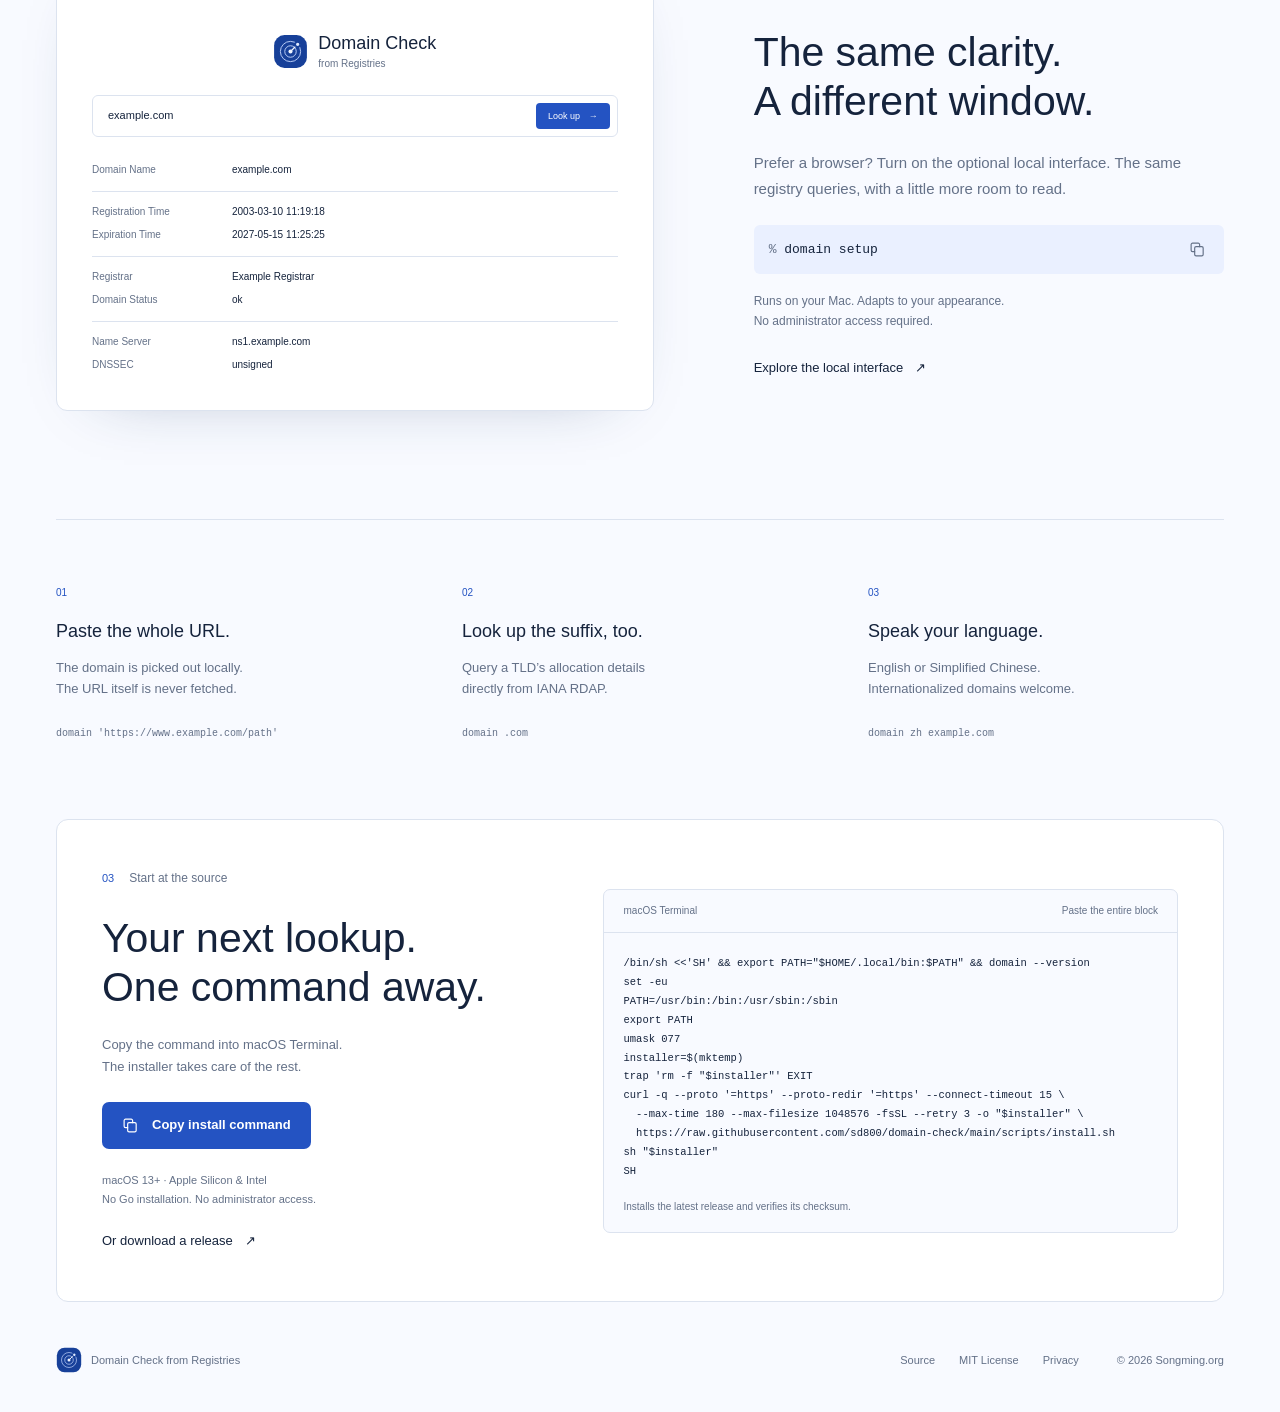
==== commit 48042f5e: "Release 26.10.24.3" ====
--- a/web/index.html
+++ b/web/index.html
@@ -61,7 +61,7 @@
           <p class="hero-description"><span class="en">Go directly to the registry.<br>Come back with a clean, readable answer.</span><span class="zh">直接查询注册局，<br>带回清晰、易读的答案。</span></p>
           <p class="hero-support"><span class="en">Domain lookups on your Mac.<br>In Terminal, or in your browser.</span><span class="zh">在你的 Mac 上查询域名。<br>终端与浏览器，两种方式，同样简洁。</span></p>
           <div class="hero-actions">
-            <a class="button primary" href="#install"><span class="en">Install for macOS</span><span class="zh">安装 macOS 版</span><svg viewBox="0 0 24 24" fill="none" aria-hidden="true"><path d="M12 4v14m-5-5 5 5 5-5M5 21h14"/></svg></a>
+            <a class="button primary" href="#install"><span class="en">Install for macOS</span><span class="zh">安装 macOS 版</span><svg viewBox="0 0 24 24" fill="none" aria-hidden="true"><path d="m4 6 6 6-6 6m9 0h7"/></svg></a>
             <a class="text-link" href="https://github.com/sd800/domain-check"><span class="en">Explore on GitHub</span><span class="zh">在 GitHub 上了解更多</span><span aria-hidden="true">↗</span></a>
           </div>
           <p class="compatibility"><span class="en">macOS 13+ <b>·</b> Apple Silicon &amp; Intel <b>·</b> Free &amp; open source</span><span class="zh">macOS 13+ <b>·</b> Apple 芯片与 Intel <b>·</b> 免费开源</span></p>
--- a/web/assets/site.css
+++ b/web/assets/site.css
@@ -52,9 +52,9 @@
 .eyebrow { display: flex; align-items: center; gap: 9px; font-size: 12px; color: var(--muted); }
 .status-dot { width: 6px; height: 6px; border-radius: 100%; background: var(--blue); }
 h1, h2, h3 { font-family: "Segoe UI", Arial, "PingFang SC", "Microsoft YaHei", sans-serif; }
-h1 { font-size: clamp(58px, 5.7vw, 84px); line-height: 1.06; font-weight: 500; margin: 25px 0 26px; }
+h1 { font-size: clamp(50px, 4.9vw, 72px); line-height: 1.06; font-weight: 500; margin: 25px 0 26px; }
 h1 em { font-style: normal; color: var(--blue); }
-.hero-description { font-size: 21px; line-height: 1.55; }
+.hero-description { font-size: 19px; line-height: 1.55; }
 .hero-support { color: var(--muted); margin-top: 19px; font-size: 15px; }
 .hero-actions { display: flex; align-items: center; flex-wrap: wrap; gap: 25px; margin-top: 30px; }
 .button { display: inline-flex; align-items: center; justify-content: center; gap: 13px; padding: 13px 19px; border: 1px solid transparent; border-radius: 7px; font-size: 13px; line-height: 1.45; font-weight: 600; transition: background-color .12s ease, box-shadow .12s ease; }
@@ -163,7 +163,7 @@
 .copy-status.is-visible { visibility: visible; opacity: 1; }
 .skip-link { position: fixed; left: 15px; top: 12px; padding: 8px 14px; background: var(--surface); border: 1px solid var(--blue); z-index: 10; transform: translateY(-180%); }
 .skip-link:focus { transform: translateY(0); }
-[data-language="zh"] h1 { font-size: clamp(57px, 5.9vw, 81px); line-height: 1.2; }
+[data-language="zh"] h1 { font-size: clamp(49px, 5.1vw, 70px); line-height: 1.2; }
 [data-language="zh"] h2 { line-height: 1.35; }
 @media (min-width: 1550px) { .hero { padding-top: 80px; padding-bottom: 104px; } }
 @media (max-width: 1120px) {
@@ -171,8 +171,8 @@
   nav { gap: 21px; }
   .preferences { padding-left: 16px; }
   .hero { gap: 20px; min-height: 620px; padding-top: 50px; }
-  h1 { font-size: 65px; }
-  .hero-description { font-size: 18px; }
+  h1 { font-size: 58px; }
+  .hero-description { font-size: 17px; }
   .hero-support { font-size: 14px; }
   .hero-actions { gap: 18px; }
   .terminal-content { padding: 23px 18px; font-size: 9px; }
@@ -189,8 +189,8 @@
   .nav-about, .nav-docs { display: none; }
   .hero { grid-template-columns: 1fr; padding-top: 38px; padding-bottom: 58px; gap: 40px; }
   .hero-copy { max-width: 600px; }
-  h1 { font-size: 76px; }
-  .hero-description { font-size: 21px; }
+  h1 { font-size: 66px; }
+  .hero-description { font-size: 19px; }
   .hero-support { font-size: 15px; }
   .hero-visual { max-width: 650px; width: 100%; justify-self: center; padding: 15px 0 0; }
   .orbit-art { display: none; }
@@ -232,9 +232,9 @@
   .preferences { border: 0; padding: 0; gap: 15px; }
   .hero { padding-top: 33px; gap: 36px; }
   .eyebrow { font-size: 11px; }
-  h1 { font-size: clamp(54px, 14vw, 76px); margin-top: 22px; margin-bottom: 23px; }
-  [data-language="zh"] h1 { font-size: clamp(50px, 13.2vw, 69px); }
-  .hero-description { font-size: 18px; }
+  h1 { font-size: clamp(46px, 12.2vw, 66px); margin-top: 22px; margin-bottom: 23px; }
+  [data-language="zh"] h1 { font-size: clamp(44px, 11.5vw, 60px); }
+  .hero-description { font-size: 17px; }
   .hero-support { font-size: 14px; }
   .hero-actions { gap: 20px; margin-top: 25px; }
   .button { padding: 12px 15px; font-size: 12px; }
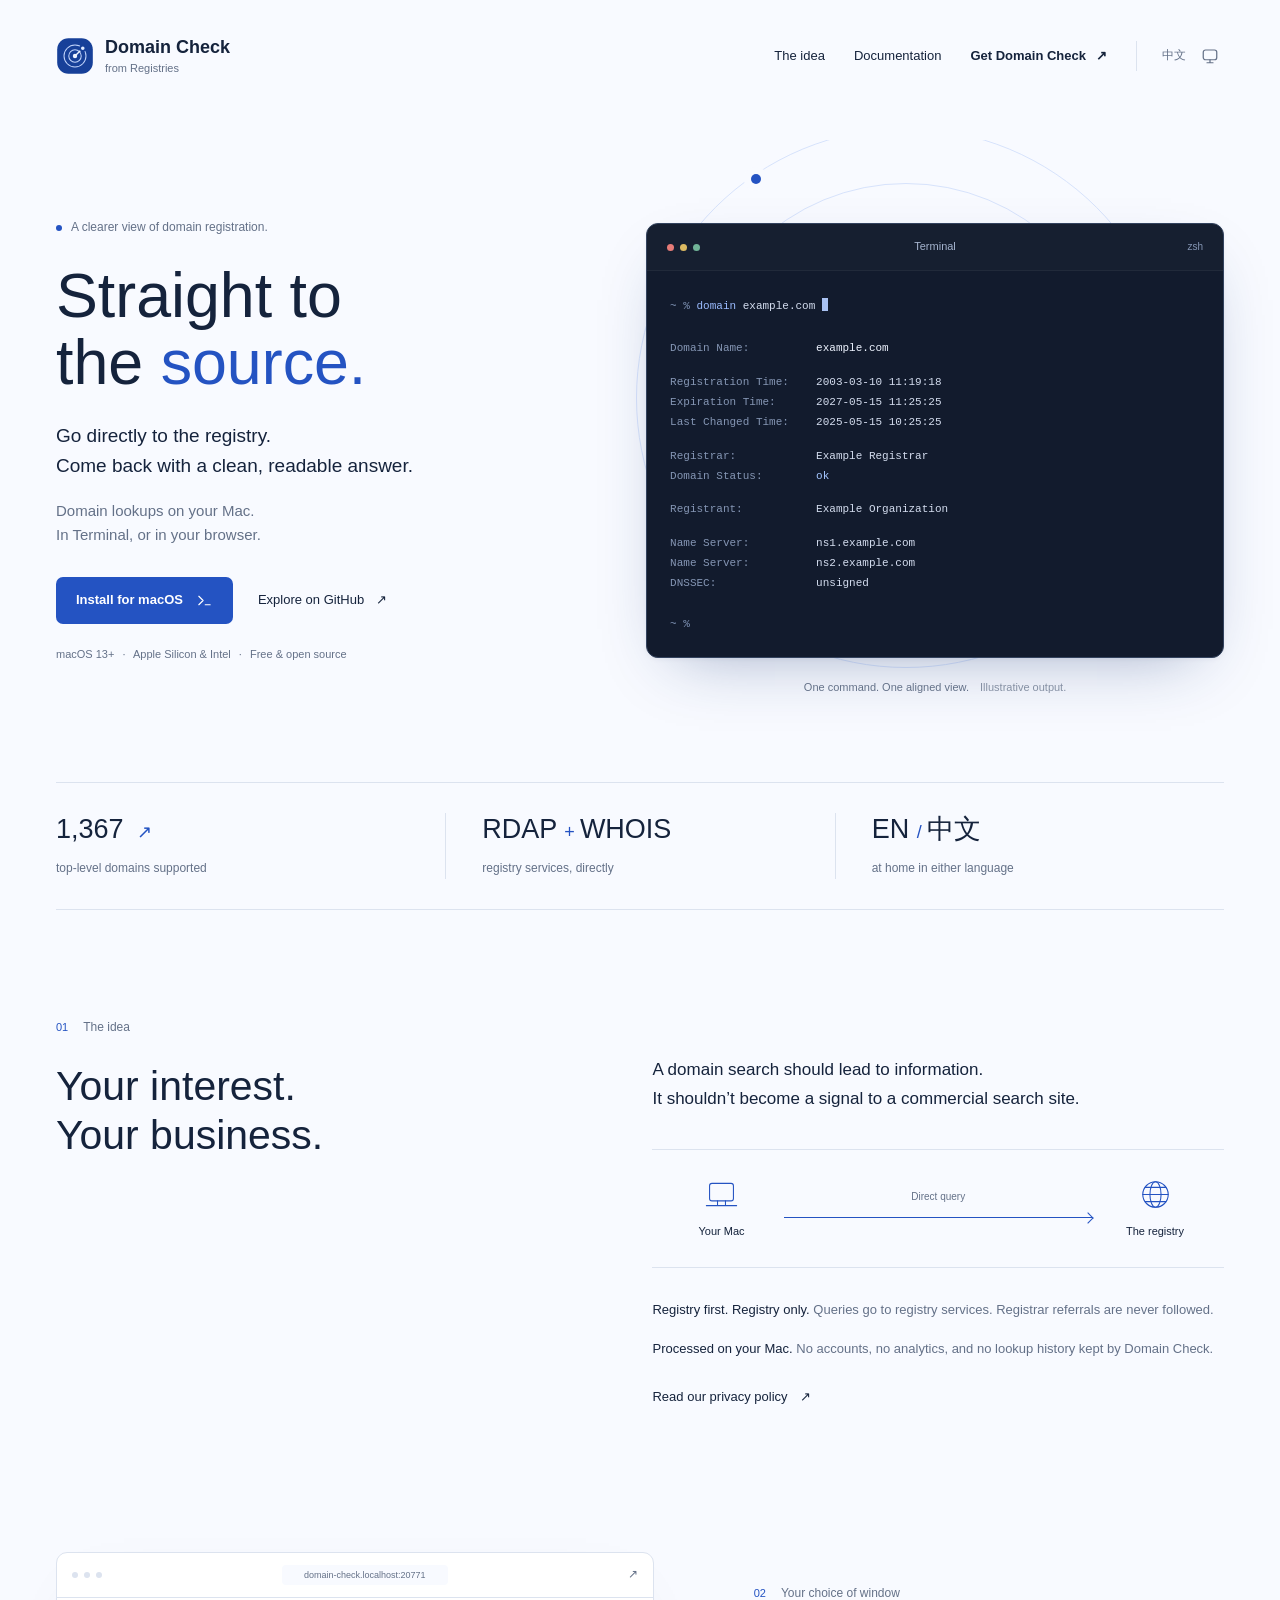
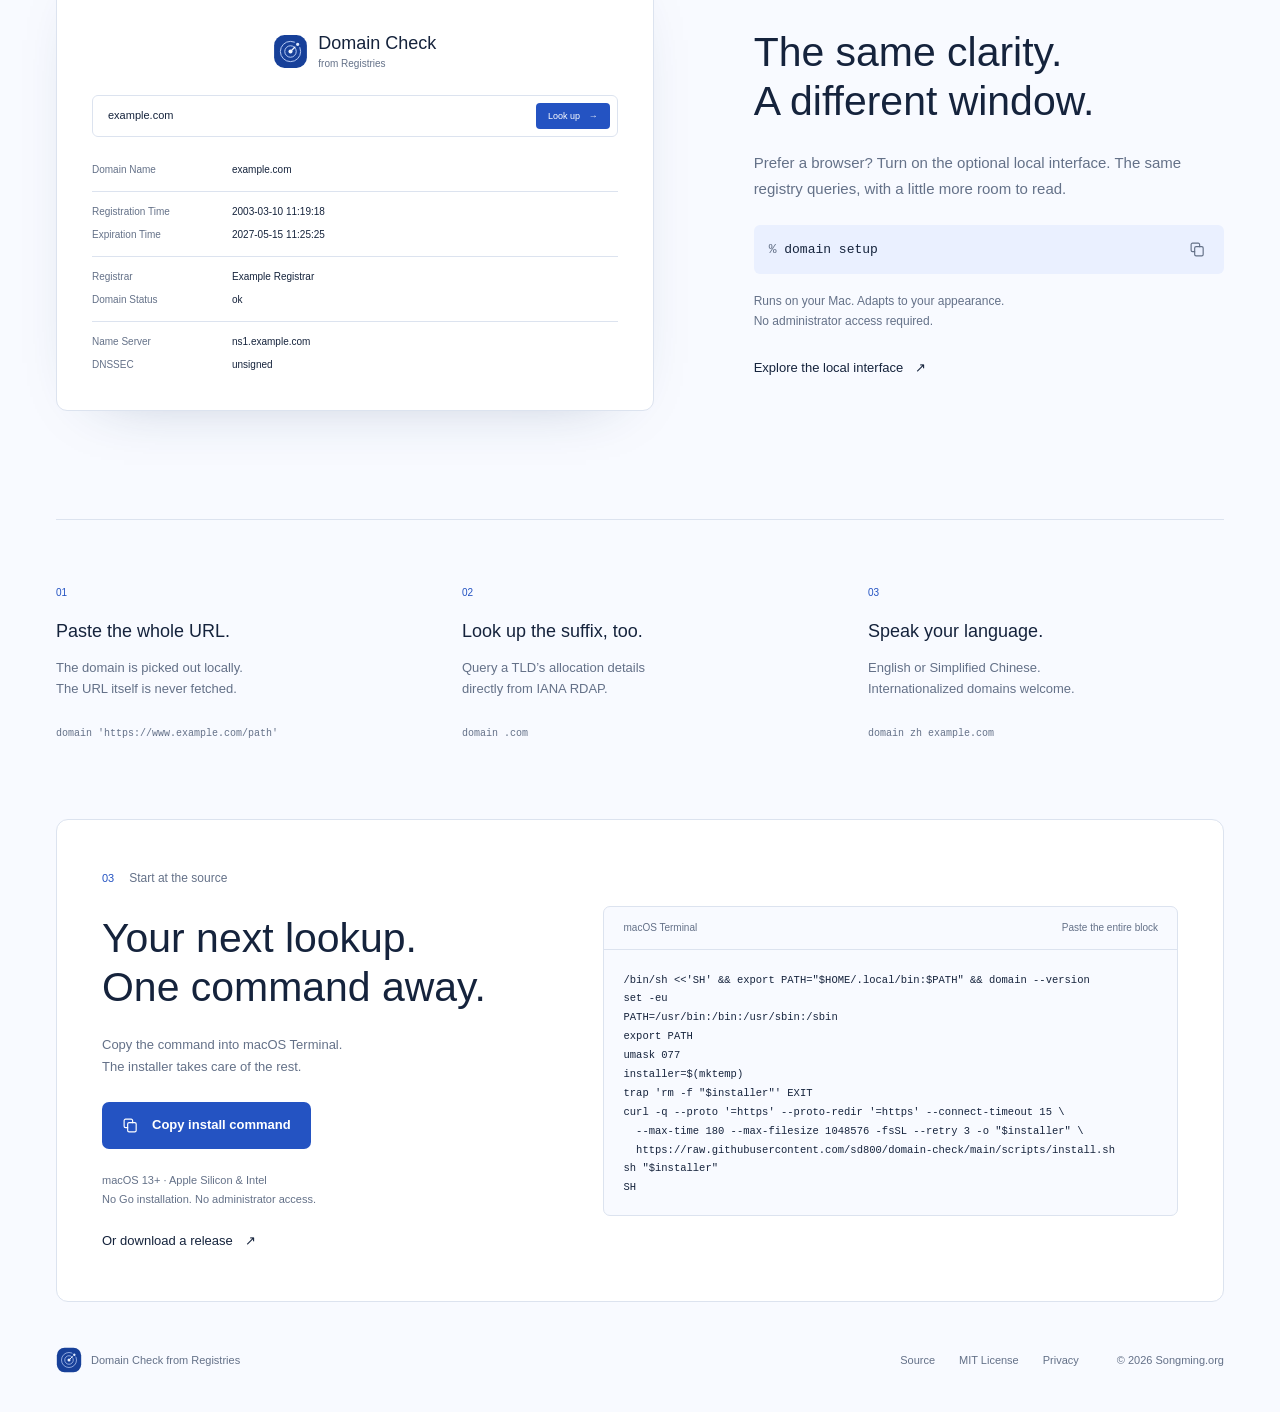
==== commit cd227655: "Release 26.11.2.2" ====
--- a/web/index.html
+++ b/web/index.html
@@ -14,6 +14,11 @@
   <title>Domain Check from Registries — Straight to the source.</title>
   <script>
     (() => {
+      if ((location.protocol === 'https:' || location.protocol === 'http:') &&
+          (location.pathname === '/index.html' || location.pathname === '/index')) {
+        location.replace('/' + location.search + location.hash);
+        return;
+      }
       let theme = 'auto', language = /^zh\b/i.test(navigator.language) ? 'zh' : 'en';
       try {
         const savedTheme = localStorage.getItem('domain-check.website.theme');
@@ -26,6 +31,7 @@
       document.documentElement.lang = language === 'zh' ? 'zh-CN' : 'en';
     })();
   </script>
+  <link rel="canonical" href="https://domain-check.songming.org/">
   <link rel="icon" href="assets/logo.svg" type="image/svg+xml">
   <link rel="stylesheet" href="assets/site.css">
   <script src="assets/site.js" defer></script>
@@ -175,7 +181,6 @@
   https://raw.githubusercontent.com/sd800/domain-check/main/scripts/install.sh
 sh &quot;$installer&quot;
 SH</code></pre>
-          <p><span class="en">Installs the latest release and verifies its checksum.</span><span class="zh">安装最新版本，并核验发布包校验和。</span></p>
         </div>
       </section>
 
--- a/web/assets/site.css
+++ b/web/assets/site.css
@@ -154,7 +154,6 @@
 .install-code { min-width: 0; background: var(--background); border-radius: 7px; border: 1px solid var(--line); overflow: hidden; }
 .install-code-header { display: flex; align-items: center; justify-content: space-between; gap: 10px; border-bottom: 1px solid var(--line); padding: 13px 19px; font-size: 10px; color: var(--muted); }
 .install-code pre { margin: 0; padding: 21px 19px 18px; white-space: pre-wrap; overflow-wrap: anywhere; font-size: 10.5px; line-height: 1.8; color: var(--ink); }
-.install-code > p { font-size: 10px; color: var(--muted); padding: 0 19px 17px; }
 .site-footer { display: flex; align-items: center; flex-wrap: wrap; gap: 26px; padding: 45px 0 39px; color: var(--muted); font-size: 11px; }
 .footer-brand { display: flex; align-items: center; gap: 9px; }
 .footer-links { display: flex; align-items: center; gap: 24px; margin-left: auto; }
@@ -277,7 +276,6 @@
   .install-section h2 { font-size: 32px; }
   .install-code-header { padding: 12px; font-size: 9px; }
   .install-code pre { padding: 16px 12px; font-size: 9px; line-height: 1.9; }
-  .install-code > p { padding: 0 12px 14px; font-size: 9px; }
   .site-footer { gap: 20px; padding: 33px 0; }
   .footer-brand { width: 100%; }
   .footer-links { gap: 20px; font-size: 10px; }
